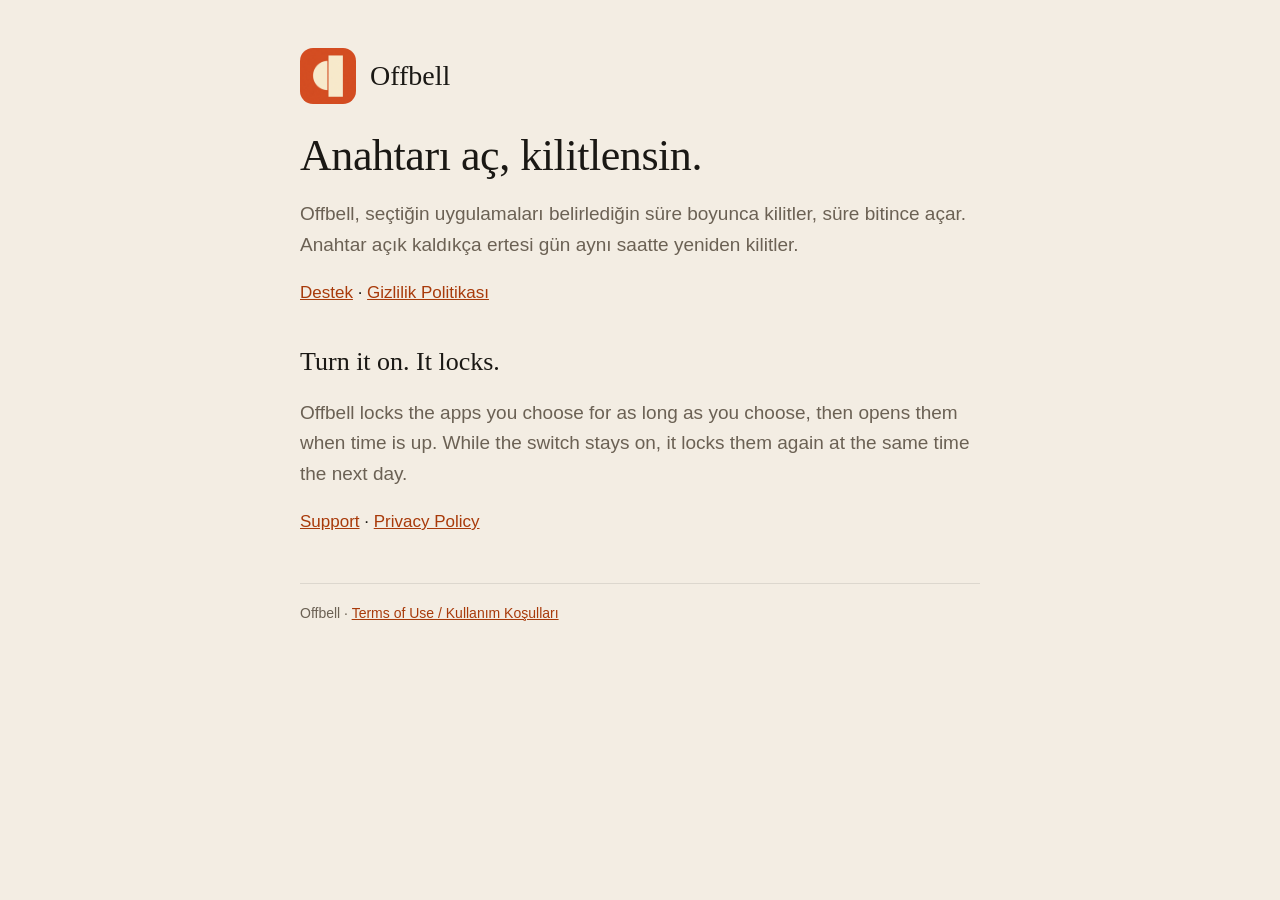
==== index.html @ 433d708a "Add Offbell support and privacy pages" ====
<!doctype html>
<html lang="tr">
<head>
<meta charset="utf-8">
<meta name="viewport" content="width=device-width, initial-scale=1">
<title>Offbell</title>
<link rel="stylesheet" href="style.css">
</head>
<body>
<main>
  <header>
    <img src="icon.png" alt="">
    <a href="index.html">Offbell</a>
  </header>

  <h1>Anahtarı aç, kilitlensin.</h1>
  <p class="lead">Offbell, seçtiğin uygulamaları belirlediğin süre boyunca kilitler, süre bitince açar. Anahtar açık kaldıkça ertesi gün aynı saatte yeniden kilitler.</p>
  <p><a href="destek.html">Destek</a> · <a href="gizlilik.html">Gizlilik Politikası</a></p>

  <h2>Turn it on. It locks.</h2>
  <p class="lead">Offbell locks the apps you choose for as long as you choose, then opens them when time is up. While the switch stays on, it locks them again at the same time the next day.</p>
  <p><a href="support.html">Support</a> · <a href="privacy.html">Privacy Policy</a></p>

  <footer>Offbell · <a href="https://www.apple.com/legal/internet-services/itunes/dev/stdeula/">Terms of Use / Kullanım Koşulları</a></footer>
</main>
</body>
</html>
---- style.css ----
/* Apple's New York font is used only where the device already has it (Apple devices); it is not shipped with the site. */
@font-face { font-family: "BrandSerif"; src: local("New York"), local("NewYork"), local("New York Medium"); }
:root {
  --paper: #F3EDE3; --ink: #1A1814; --muted: #6B6154; --accent: #A83A0A;
  --card: #FFFCF7; --line: rgba(26,24,20,.10);
}
* { box-sizing: border-box; }
html { -webkit-text-size-adjust: 100%; }
body {
  margin: 0; background: var(--paper); color: var(--ink);
  font: 17px/1.6 -apple-system, BlinkMacSystemFont, "Segoe UI", Roboto, sans-serif;
}
main { max-width: 720px; margin: 0 auto; padding: 48px 20px 80px; }
header { display: flex; align-items: center; gap: 14px; margin-bottom: 28px; }
header img { width: 56px; height: 56px; border-radius: 13px; }
header a { color: inherit; text-decoration: none; font: 400 28px/1 "BrandSerif", Georgia, serif; }
nav { margin-left: auto; font-size: 15px; }
nav a { color: var(--accent); text-decoration: none; font: 600 15px/1 -apple-system, sans-serif; margin-left: 14px; }
h1 { font: 400 44px/1.1 "BrandSerif", Georgia, serif; margin: 8px 0 12px; letter-spacing: -0.01em; }
h2 { font: 400 26px/1.25 "BrandSerif", Georgia, serif; margin: 40px 0 10px; }
h3 { font-size: 17px; margin: 0 0 6px; }
p, li { color: var(--ink); }
.lead { color: var(--muted); font-size: 19px; }
.muted { color: var(--muted); font-size: 15px; }
a { color: var(--accent); }
.card { background: var(--card); border-radius: 18px; padding: 18px 20px; margin: 12px 0; }
.card p { margin: 0; }
.contact { background: var(--card); border-radius: 18px; padding: 22px; margin-top: 36px; }
.contact a { font-weight: 600; }
ul { padding-left: 22px; }
footer { margin-top: 48px; padding-top: 18px; border-top: 1px solid var(--line); color: var(--muted); font-size: 14px; }
@media (max-width: 480px) { h1 { font-size: 36px; } main { padding-top: 32px; } }
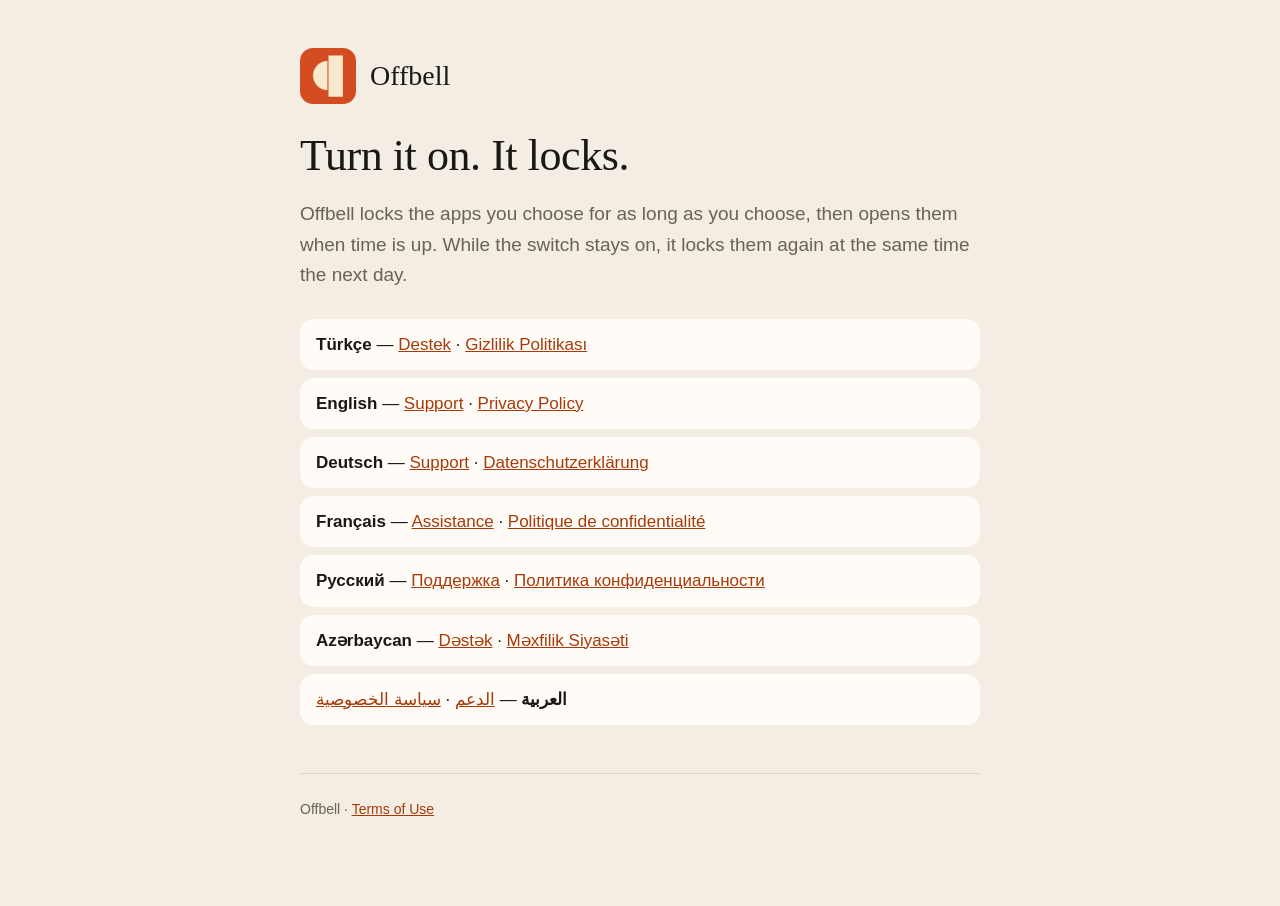
==== commit e8481007: "Add support and privacy pages in German, French, Russian, Azerbaijani and Arabic" ====
--- a/index.html
+++ b/index.html
@@ -1,5 +1,5 @@
 <!doctype html>
-<html lang="tr">
+<html lang="en">
 <head>
 <meta charset="utf-8">
 <meta name="viewport" content="width=device-width, initial-scale=1">
@@ -13,15 +13,22 @@
     <a href="index.html">Offbell</a>
   </header>
 
-  <h1>Anahtarı aç, kilitlensin.</h1>
-  <p class="lead">Offbell, seçtiğin uygulamaları belirlediğin süre boyunca kilitler, süre bitince açar. Anahtar açık kaldıkça ertesi gün aynı saatte yeniden kilitler.</p>
-  <p><a href="destek.html">Destek</a> · <a href="gizlilik.html">Gizlilik Politikası</a></p>
+  <h1>Turn it on. It locks.</h1>
+  <p class="lead">Offbell locks the apps you choose for as long as you choose, then opens them when time is up. While the switch stays on, it locks them again at the same time the next day.</p>
 
-  <h2>Turn it on. It locks.</h2>
-  <p class="lead">Offbell locks the apps you choose for as long as you choose, then opens them when time is up. While the switch stays on, it locks them again at the same time the next day.</p>
-  <p><a href="support.html">Support</a> · <a href="privacy.html">Privacy Policy</a></p>
+  <ul class="langlist">
+    <li lang="tr"><strong>Türkçe</strong> — <a href="destek.html">Destek</a> · <a href="gizlilik.html">Gizlilik Politikası</a></li>
+    <li lang="en"><strong>English</strong> — <a href="support.html">Support</a> · <a href="privacy.html">Privacy Policy</a></li>
+    <li lang="de"><strong>Deutsch</strong> — <a href="support-de.html">Support</a> · <a href="privacy-de.html">Datenschutzerklärung</a></li>
+    <li lang="fr"><strong>Français</strong> — <a href="support-fr.html">Assistance</a> · <a href="privacy-fr.html">Politique de confidentialité</a></li>
+    <li lang="ru"><strong>Русский</strong> — <a href="support-ru.html">Поддержка</a> · <a href="privacy-ru.html">Политика конфиденциальности</a></li>
+    <li lang="az"><strong>Azərbaycan</strong> — <a href="support-az.html">Dəstək</a> · <a href="privacy-az.html">Məxfilik Siyasəti</a></li>
+    <li lang="ar" dir="rtl"><strong>العربية</strong> — <a href="support-ar.html">الدعم</a> · <a href="privacy-ar.html">سياسة الخصوصية</a></li>
+  </ul>
 
-  <footer>Offbell · <a href="https://www.apple.com/legal/internet-services/itunes/dev/stdeula/">Terms of Use / Kullanım Koşulları</a></footer>
+  <footer>
+    <p>Offbell · <a href="https://www.apple.com/legal/internet-services/itunes/dev/stdeula/">Terms of Use</a></p>
+  </footer>
 </main>
 </body>
 </html>
--- a/style.css
+++ b/style.css
@@ -14,8 +14,8 @@
 header { display: flex; align-items: center; gap: 14px; margin-bottom: 28px; }
 header img { width: 56px; height: 56px; border-radius: 13px; }
 header a { color: inherit; text-decoration: none; font: 400 28px/1 "BrandSerif", Georgia, serif; }
-nav { margin-left: auto; font-size: 15px; }
-nav a { color: var(--accent); text-decoration: none; font: 600 15px/1 -apple-system, sans-serif; margin-left: 14px; }
+nav { margin-inline-start: auto; font-size: 15px; }
+nav a { color: var(--accent); text-decoration: none; font: 600 15px/1 -apple-system, sans-serif; margin-inline-start: 14px; }
 h1 { font: 400 44px/1.1 "BrandSerif", Georgia, serif; margin: 8px 0 12px; letter-spacing: -0.01em; }
 h2 { font: 400 26px/1.25 "BrandSerif", Georgia, serif; margin: 40px 0 10px; }
 h3 { font-size: 17px; margin: 0 0 6px; }
@@ -27,6 +27,13 @@
 .card p { margin: 0; }
 .contact { background: var(--card); border-radius: 18px; padding: 22px; margin-top: 36px; }
 .contact a { font-weight: 600; }
-ul { padding-left: 22px; }
+ul { padding-inline-start: 22px; }
 footer { margin-top: 48px; padding-top: 18px; border-top: 1px solid var(--line); color: var(--muted); font-size: 14px; }
+footer p { color: var(--muted); margin: 6px 0; }
+.langs a { text-decoration: none; }
+.langs a[aria-current="page"] { color: var(--ink); font-weight: 600; }
+.langlist { list-style: none; padding: 0; margin: 28px 0 0; }
+.langlist li { background: var(--card); border-radius: 14px; padding: 12px 16px; margin: 8px 0; }
+[lang="ar"] body, html[lang="ar"] body { font-family: "Geeza Pro", "Al Nile", -apple-system, sans-serif; }
+html[lang="ar"] h1, html[lang="ar"] h2 { font-family: "Al Nile", "Geeza Pro", serif; }
 @media (max-width: 480px) { h1 { font-size: 36px; } main { padding-top: 32px; } }
